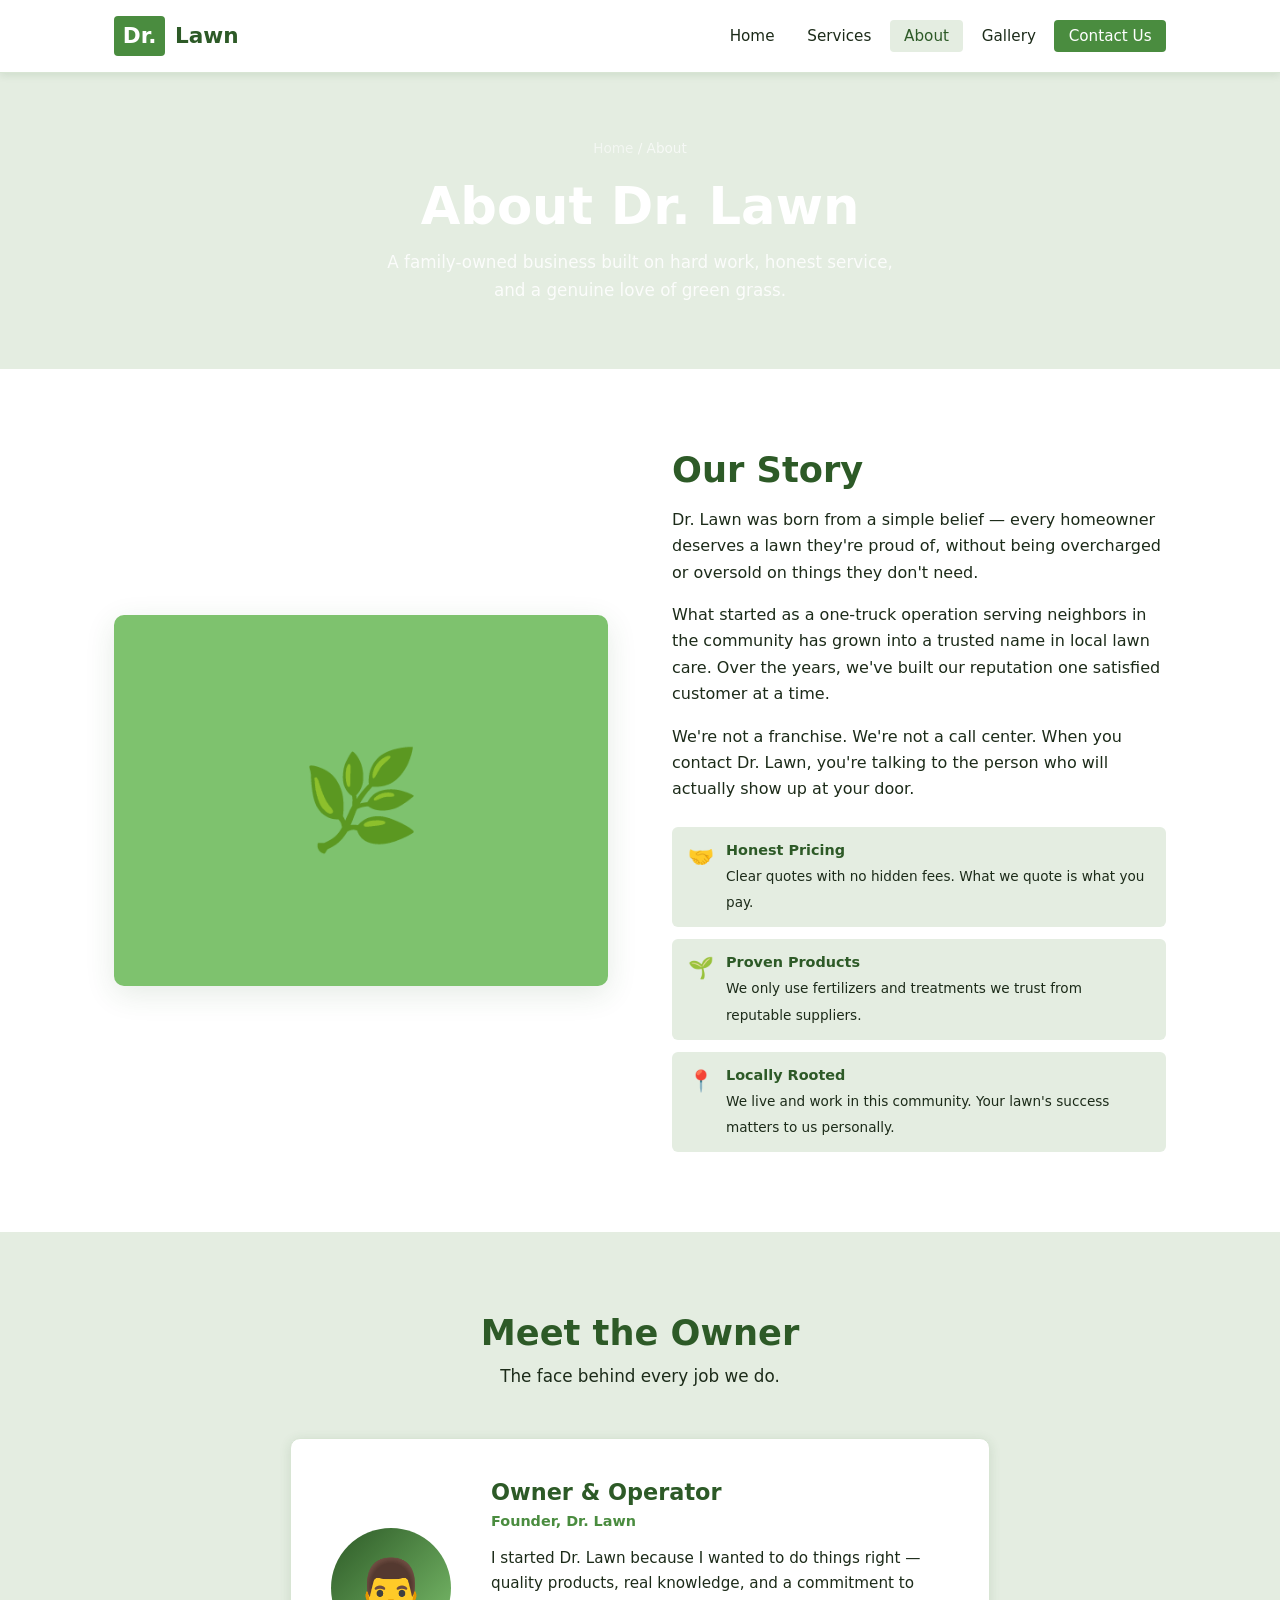
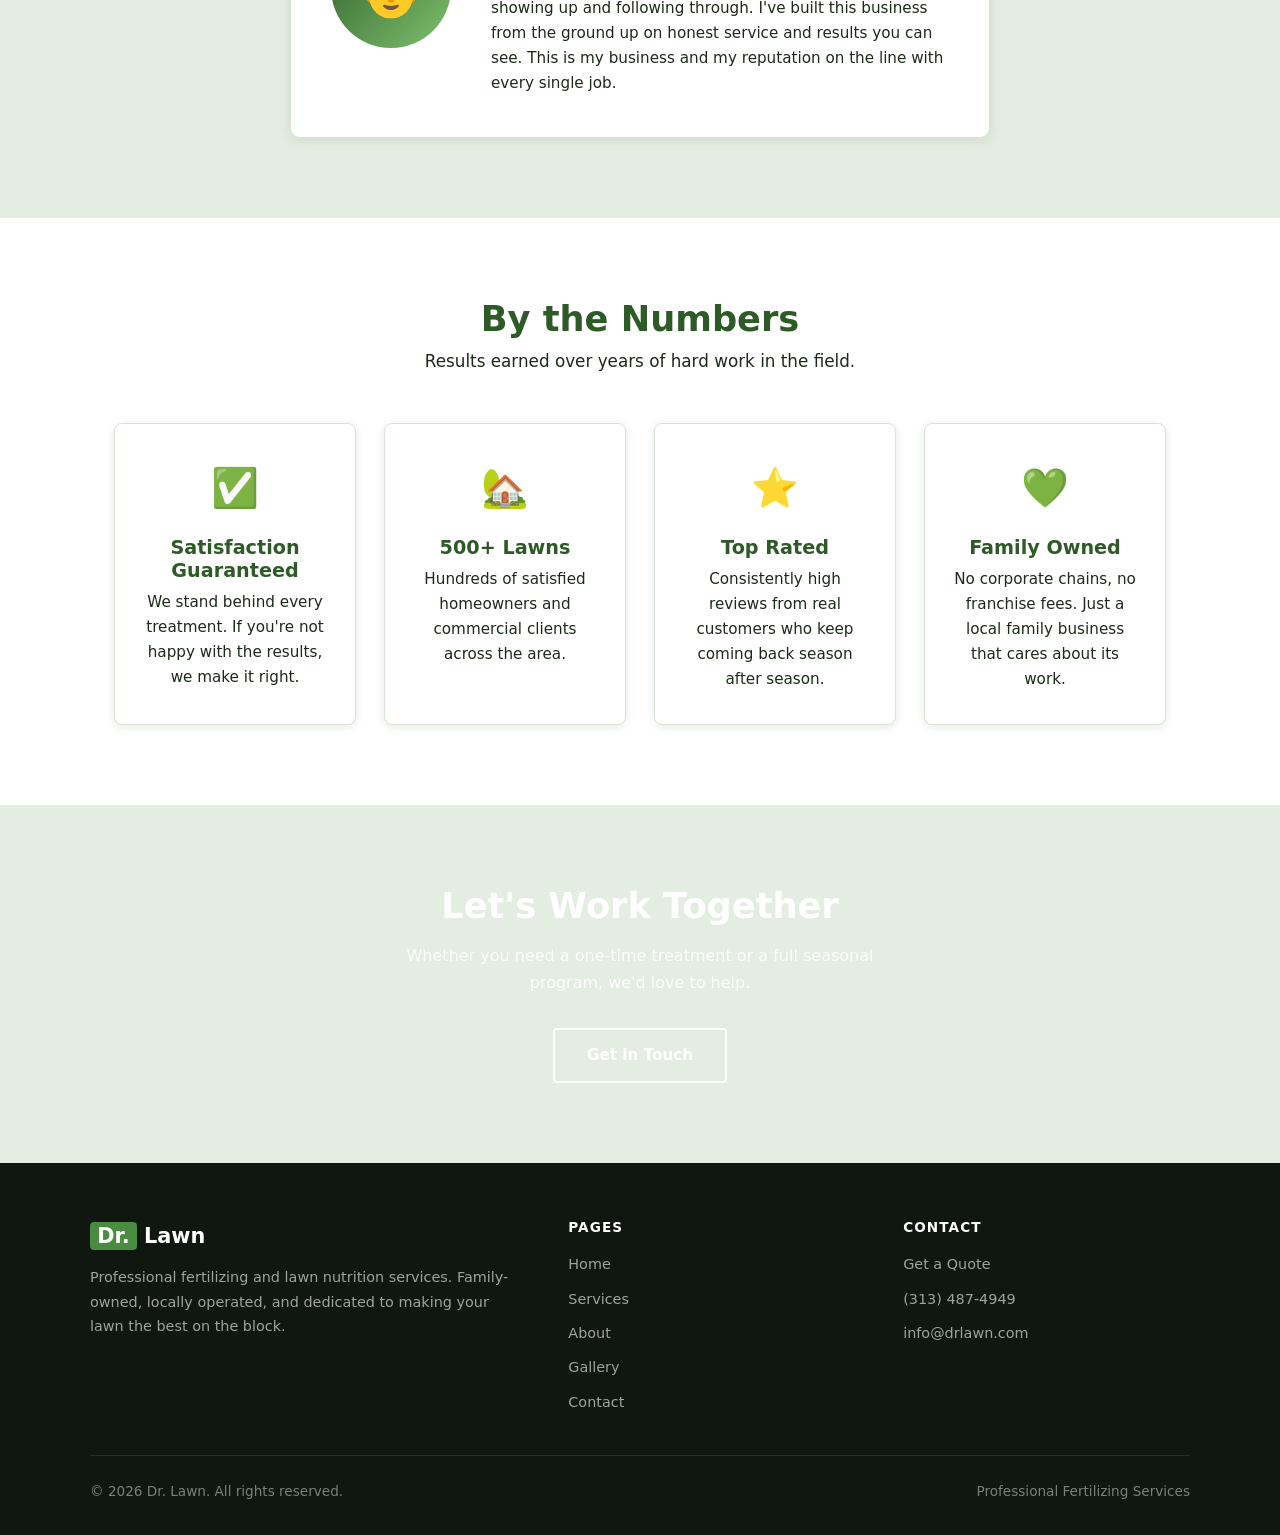
==== about.html @ ec04b672 "Just starting to work with claude and git." ====
<!DOCTYPE html>
<html lang="en">
<head>
  <meta charset="UTF-8" />
  <meta name="viewport" content="width=device-width, initial-scale=1.0" />
  <title>About – Dr. Lawn</title>
  <link rel="stylesheet" href="css/style.css" />
</head>
<body>

  <!-- NAV -->
  <nav class="navbar">
    <div class="nav-inner">
      <a href="index.html" class="nav-logo">
        <span>Dr.</span> Lawn
      </a>
      <ul class="nav-links">
        <li><a href="index.html">Home</a></li>
        <li><a href="services.html">Services</a></li>
        <li><a href="about.html" class="active">About</a></li>
        <li><a href="gallery.html">Gallery</a></li>
        <li><a href="contact.html" class="nav-cta">Contact Us</a></li>
      </ul>
      <button class="nav-toggle" aria-label="Menu">
        <span></span><span></span><span></span>
      </button>
    </div>
  </nav>

  <!-- PAGE HERO -->
  <section class="page-hero">
    <div class="container">
      <div class="breadcrumb"><a href="index.html">Home</a> / About</div>
      <h1>About Dr. Lawn</h1>
      <p>A family-owned business built on hard work, honest service, and a genuine love of green grass.</p>
    </div>
  </section>

  <!-- OUR STORY -->
  <section>
    <div class="container">
      <div class="about-grid">
        <div class="about-image-wrap">🌿</div>
        <div class="about-text">
          <h2>Our Story</h2>
          <p>Dr. Lawn was born from a simple belief — every homeowner deserves a lawn they're proud of, without being overcharged or oversold on things they don't need.</p>
          <p>What started as a one-truck operation serving neighbors in the community has grown into a trusted name in local lawn care. Over the years, we've built our reputation one satisfied customer at a time.</p>
          <p>We're not a franchise. We're not a call center. When you contact Dr. Lawn, you're talking to the person who will actually show up at your door.</p>
          <div class="about-values">
            <div class="about-value">
              <span class="v-icon">🤝</span>
              <div>
                <strong>Honest Pricing</strong>
                <span>Clear quotes with no hidden fees. What we quote is what you pay.</span>
              </div>
            </div>
            <div class="about-value">
              <span class="v-icon">🌱</span>
              <div>
                <strong>Proven Products</strong>
                <span>We only use fertilizers and treatments we trust from reputable suppliers.</span>
              </div>
            </div>
            <div class="about-value">
              <span class="v-icon">📍</span>
              <div>
                <strong>Locally Rooted</strong>
                <span>We live and work in this community. Your lawn's success matters to us personally.</span>
              </div>
            </div>
          </div>
        </div>
      </div>
    </div>
  </section>

  <!-- OWNER -->
  <section>
    <div class="container">
      <h2 class="section-title">Meet the Owner</h2>
      <p class="section-subtitle">The face behind every job we do.</p>
      <div class="owner-card">
        <div class="owner-avatar">👨</div>
        <div class="owner-info">
          <h3>Owner & Operator</h3>
          <div class="title">Founder, Dr. Lawn</div>
          <p>I started Dr. Lawn because I wanted to do things right — quality products, real knowledge, and a commitment to showing up and following through. I've built this business from the ground up on honest service and results you can see. This is my business and my reputation on the line with every single job.</p>
        </div>
      </div>
    </div>
  </section>

  <!-- VALUES / STATS -->
  <section>
    <div class="container">
      <h2 class="section-title">By the Numbers</h2>
      <p class="section-subtitle">Results earned over years of hard work in the field.</p>
      <div class="features-grid">
        <div class="feature-card">
          <div class="feature-icon">✅</div>
          <h3>Satisfaction Guaranteed</h3>
          <p>We stand behind every treatment. If you're not happy with the results, we make it right.</p>
        </div>
        <div class="feature-card">
          <div class="feature-icon">🏡</div>
          <h3>500+ Lawns</h3>
          <p>Hundreds of satisfied homeowners and commercial clients across the area.</p>
        </div>
        <div class="feature-card">
          <div class="feature-icon">⭐</div>
          <h3>Top Rated</h3>
          <p>Consistently high reviews from real customers who keep coming back season after season.</p>
        </div>
        <div class="feature-card">
          <div class="feature-icon">💚</div>
          <h3>Family Owned</h3>
          <p>No corporate chains, no franchise fees. Just a local family business that cares about its work.</p>
        </div>
      </div>
    </div>
  </section>

  <!-- CTA -->
  <section class="cta-banner">
    <div class="container">
      <h2>Let's Work Together</h2>
      <p>Whether you need a one-time treatment or a full seasonal program, we'd love to help.</p>
      <a href="contact.html" class="btn btn-outline">Get in Touch</a>
    </div>
  </section>

  <!-- FOOTER -->
  <footer class="footer">
    <div class="footer-inner">
      <div class="footer-brand">
        <div class="logo-text"><span>Dr.</span> Lawn</div>
        <p>Professional fertilizing and lawn nutrition services. Family-owned, locally operated, and dedicated to making your lawn the best on the block.</p>
      </div>
      <div class="footer-col">
        <h4>Pages</h4>
        <ul>
          <li><a href="index.html">Home</a></li>
          <li><a href="services.html">Services</a></li>
          <li><a href="about.html">About</a></li>
          <li><a href="gallery.html">Gallery</a></li>
          <li><a href="contact.html">Contact</a></li>
        </ul>
      </div>
      <div class="footer-col">
        <h4>Contact</h4>
        <ul>
          <li><a href="contact.html">Get a Quote</a></li>
          <li><a href="tel:+13134874949">(313) 487-4949</a></li>
          <li><a href="mailto:info@drlawn.com">info@drlawn.com</a></li>
        </ul>
      </div>
    </div>
    <div class="footer-bottom">
      <span>&copy; 2026 Dr. Lawn. All rights reserved.</span>
      <span>Professional Fertilizing Services</span>
    </div>
  </footer>

  <script src="js/main.js"></script>
</body>
</html>
---- css/style.css ----
/* ── Reset & Base ─────────────────────────────────────── */
*, *::before, *::after { box-sizing: border-box; margin: 0; padding: 0; }

:root {
  --green-dark:   #2d5a27;
  --green-mid:    #4a8c3f;
  --green-light:  #7ec26e;
  --cream:        #e4ede1;
  --white:        #ffffff;
  --text-dark:    #0f1710;
  --text-mid:     #1c2b19;
  --text-light:   #2e3d2a;
  --border:       #d8e5d4;
  --shadow:       rgba(45, 90, 39, 0.12);
}

html { scroll-behavior: smooth; }

body {
  font-family: 'Segoe UI', system-ui, sans-serif;
  background: var(--white);
  color: var(--text-dark);
  line-height: 1.65;
}

a { color: inherit; text-decoration: none; }
img { display: block; max-width: 100%; }
ul { list-style: none; }

/* ── Typography ───────────────────────────────────────── */
h1, h2, h3, h4 { line-height: 1.2; font-weight: 700; }
h1 { font-size: clamp(2rem, 5vw, 3.2rem); }
h2 { font-size: clamp(1.5rem, 3vw, 2.2rem); }
h3 { font-size: 1.2rem; }

.section-title {
  text-align: center;
  color: var(--green-dark);
  margin-bottom: 0.5rem;
}
.section-subtitle {
  text-align: center;
  color: var(--text-mid);
  margin-bottom: 3rem;
  font-size: 1.05rem;
}

/* ── Layout ───────────────────────────────────────────── */
.container { max-width: 1100px; margin: 0 auto; padding: 0 1.5rem; }
section { padding: 5rem 0; }
section:nth-child(even) { background: var(--cream); }

/* ── Buttons ──────────────────────────────────────────── */
.btn {
  display: inline-block;
  padding: 0.8rem 2rem;
  border-radius: 4px;
  font-weight: 600;
  font-size: 0.95rem;
  cursor: pointer;
  transition: background 0.2s, transform 0.1s;
}
.btn:active { transform: scale(0.98); }
.btn-primary {
  background: var(--green-mid);
  color: var(--white);
  border: 2px solid var(--green-mid);
}
.btn-primary:hover { background: var(--green-dark); border-color: var(--green-dark); }
.btn-outline {
  background: transparent;
  color: var(--white);
  border: 2px solid var(--white);
}
.btn-outline:hover { background: var(--white); color: var(--green-dark); }

/* ── Navigation ───────────────────────────────────────── */
.navbar {
  position: sticky;
  top: 0;
  z-index: 100;
  background: var(--white);
  border-bottom: 1px solid var(--border);
  box-shadow: 0 2px 8px var(--shadow);
}
.nav-inner {
  display: flex;
  align-items: center;
  justify-content: space-between;
  padding: 1rem 1.5rem;
  max-width: 1100px;
  margin: 0 auto;
}
.nav-logo {
  display: flex;
  align-items: center;
  gap: 0.6rem;
  font-weight: 700;
  font-size: 1.35rem;
  color: var(--green-dark);
}
.nav-logo span {
  background: var(--green-mid);
  color: var(--white);
  padding: 0.15rem 0.55rem;
  border-radius: 4px;
}
.nav-links {
  display: flex;
  gap: 0.25rem;
}
.nav-links a {
  padding: 0.45rem 0.9rem;
  border-radius: 4px;
  color: var(--text-mid);
  font-weight: 500;
  font-size: 0.95rem;
  transition: color 0.2s, background 0.2s;
}
.nav-links a:hover, .nav-links a.active {
  color: var(--green-dark);
  background: var(--cream);
}
.nav-cta {
  background: var(--green-mid) !important;
  color: var(--white) !important;
}
.nav-cta:hover { background: var(--green-dark) !important; }

/* Hamburger */
.nav-toggle {
  display: none;
  flex-direction: column;
  gap: 5px;
  background: none;
  border: none;
  cursor: pointer;
  padding: 4px;
}
.nav-toggle span {
  display: block;
  width: 24px;
  height: 2px;
  background: var(--green-dark);
  border-radius: 2px;
  transition: transform 0.2s, opacity 0.2s;
}

/* ── Hero ─────────────────────────────────────────────── */
section.hero {
  background: #0d1f0b;
  color: #ffffff;
  padding: 7rem 1.5rem;
  text-align: center;
}
.hero-badge {
  display: inline-block;
  background: rgba(255,255,255,0.15);
  border: 1px solid rgba(255,255,255,0.4);
  color: #ffffff;
  font-size: 0.8rem;
  font-weight: 600;
  letter-spacing: 0.08em;
  text-transform: uppercase;
  padding: 0.35rem 1rem;
  border-radius: 50px;
  margin-bottom: 1.5rem;
}
.hero h1 { margin-bottom: 1.25rem; color: #ffffff; font-weight: 800; }
.hero p {
  font-size: 1.15rem;
  max-width: 560px;
  margin: 0 auto 2.5rem;
  color: #d4e8d0;
}
.hero-actions { display: flex; gap: 1rem; justify-content: center; flex-wrap: wrap; }
.hero-stats {
  display: flex;
  justify-content: center;
  gap: 3rem;
  margin-top: 4rem;
  flex-wrap: wrap;
}
.hero-stat strong { display: block; font-size: 2rem; font-weight: 700; }
.hero-stat span { font-size: 0.85rem; opacity: 0.8; text-transform: uppercase; letter-spacing: 0.06em; }

/* ── Feature Cards ────────────────────────────────────── */
.features-grid {
  display: grid;
  grid-template-columns: repeat(auto-fit, minmax(230px, 1fr));
  gap: 1.75rem;
}
.feature-card {
  background: var(--white);
  border: 1px solid var(--border);
  border-radius: 8px;
  padding: 2rem 1.5rem;
  text-align: center;
  box-shadow: 0 2px 10px var(--shadow);
  transition: transform 0.2s, box-shadow 0.2s;
}
.feature-card:hover { transform: translateY(-4px); box-shadow: 0 6px 20px var(--shadow); }
.feature-icon {
  font-size: 2.4rem;
  margin-bottom: 1rem;
}
.feature-card h3 { color: var(--green-dark); margin-bottom: 0.5rem; }
.feature-card p { color: var(--text-mid); font-size: 0.95rem; }

/* ── Service Cards ────────────────────────────────────── */
.services-grid {
  display: grid;
  grid-template-columns: repeat(auto-fit, minmax(300px, 1fr));
  gap: 2rem;
}
.service-card {
  background: var(--white);
  border: 1px solid var(--border);
  border-radius: 8px;
  overflow: hidden;
  box-shadow: 0 2px 10px var(--shadow);
  transition: transform 0.2s, box-shadow 0.2s;
}
.service-card:hover { transform: translateY(-4px); box-shadow: 0 6px 20px var(--shadow); }
.service-card-header {
  background: linear-gradient(135deg, var(--green-dark), var(--green-mid));
  color: var(--white);
  padding: 1.75rem 1.5rem;
}
.service-card-header .icon { font-size: 2rem; margin-bottom: 0.5rem; }
.service-card-header h3 { font-size: 1.15rem; }
.service-card-body { padding: 1.5rem; }
.service-card-body p { color: var(--text-mid); font-size: 0.95rem; margin-bottom: 1rem; }
.service-list { display: flex; flex-direction: column; gap: 0.4rem; }
.service-list li {
  font-size: 0.9rem;
  color: var(--text-mid);
  padding-left: 1.2rem;
  position: relative;
}
.service-list li::before {
  content: '✓';
  position: absolute;
  left: 0;
  color: var(--green-mid);
  font-weight: 700;
}

/* ── CTA Banner ───────────────────────────────────────── */
.cta-banner {
  background: linear-gradient(135deg, var(--green-dark), var(--green-mid));
  color: var(--white);
  text-align: center;
  padding: 5rem 1.5rem;
}
.cta-banner h2 { margin-bottom: 1rem; }
.cta-banner p { margin-bottom: 2rem; opacity: 0.9; max-width: 500px; margin-left: auto; margin-right: auto; }

/* ── About ────────────────────────────────────────────── */
.about-grid {
  display: grid;
  grid-template-columns: 1fr 1fr;
  gap: 4rem;
  align-items: center;
}
.about-image-wrap {
  border-radius: 10px;
  overflow: hidden;
  box-shadow: 0 8px 30px var(--shadow);
  background: var(--green-light);
  aspect-ratio: 4/3;
  display: flex;
  align-items: center;
  justify-content: center;
  font-size: 6rem;
}
.about-text h2 { color: var(--green-dark); margin-bottom: 1rem; }
.about-text p { color: var(--text-mid); margin-bottom: 1rem; }
.about-values { display: flex; flex-direction: column; gap: 0.75rem; margin-top: 1.5rem; }
.about-value {
  display: flex;
  align-items: flex-start;
  gap: 0.75rem;
  background: var(--cream);
  border-radius: 6px;
  padding: 0.75rem 1rem;
}
.about-value .v-icon { font-size: 1.3rem; flex-shrink: 0; }
.about-value strong { display: block; color: var(--green-dark); font-size: 0.9rem; }
.about-value span { font-size: 0.85rem; color: var(--text-mid); }

/* ── Team / Owner ─────────────────────────────────────── */
.owner-card {
  display: flex;
  gap: 2.5rem;
  align-items: center;
  background: var(--white);
  border: 1px solid var(--border);
  border-radius: 10px;
  padding: 2.5rem;
  box-shadow: 0 2px 12px var(--shadow);
  max-width: 700px;
  margin: 0 auto;
}
.owner-avatar {
  width: 120px;
  height: 120px;
  border-radius: 50%;
  background: linear-gradient(135deg, var(--green-dark), var(--green-light));
  display: flex;
  align-items: center;
  justify-content: center;
  font-size: 3.5rem;
  flex-shrink: 0;
}
.owner-info h3 { color: var(--green-dark); font-size: 1.4rem; margin-bottom: 0.25rem; }
.owner-info .title { color: var(--green-mid); font-size: 0.9rem; font-weight: 600; margin-bottom: 0.75rem; }
.owner-info p { color: var(--text-mid); font-size: 0.95rem; }

/* ── Gallery ──────────────────────────────────────────── */
.gallery-grid {
  display: grid;
  grid-template-columns: repeat(auto-fill, minmax(280px, 1fr));
  gap: 1.25rem;
}
.gallery-item {
  border-radius: 8px;
  overflow: hidden;
  box-shadow: 0 2px 10px var(--shadow);
  aspect-ratio: 4/3;
  background: linear-gradient(135deg, var(--green-dark), var(--green-light));
  display: flex;
  flex-direction: column;
  align-items: center;
  justify-content: center;
  font-size: 3rem;
  color: var(--white);
  position: relative;
  cursor: pointer;
  transition: transform 0.2s, box-shadow 0.2s;
}
.gallery-item:hover { transform: scale(1.02); box-shadow: 0 8px 24px var(--shadow); }
.gallery-item img { width: 100%; height: 100%; object-fit: cover; position: absolute; inset: 0; }
.gallery-caption {
  position: absolute;
  bottom: 0; left: 0; right: 0;
  background: linear-gradient(transparent, rgba(0,0,0,0.55));
  color: var(--white);
  padding: 1.5rem 1rem 0.75rem;
  font-size: 0.9rem;
  font-weight: 500;
}

/* ── Contact ──────────────────────────────────────────── */
.contact-grid {
  display: grid;
  grid-template-columns: 1fr 1.4fr;
  gap: 4rem;
  align-items: start;
}
.contact-info h3 { color: var(--green-dark); margin-bottom: 1.5rem; }
.contact-items { display: flex; flex-direction: column; gap: 1.25rem; }
.contact-item {
  display: flex;
  align-items: flex-start;
  gap: 1rem;
}
.contact-item .ci-icon {
  width: 44px;
  height: 44px;
  border-radius: 8px;
  background: var(--green-mid);
  display: flex;
  align-items: center;
  justify-content: center;
  font-size: 1.1rem;
  flex-shrink: 0;
  color: var(--white);
}
.contact-item strong { display: block; color: var(--text-dark); font-size: 0.9rem; margin-bottom: 0.1rem; }
.contact-item span { color: var(--text-mid); font-size: 0.95rem; }

/* Contact Form */
.contact-form { display: flex; flex-direction: column; gap: 1.25rem; }
.form-row { display: grid; grid-template-columns: 1fr 1fr; gap: 1rem; }
.form-group { display: flex; flex-direction: column; gap: 0.4rem; }
.form-group label { font-size: 0.9rem; font-weight: 600; color: var(--text-dark); }
.form-group input,
.form-group select,
.form-group textarea {
  padding: 0.75rem 1rem;
  border: 1.5px solid var(--border);
  border-radius: 6px;
  font-size: 0.95rem;
  font-family: inherit;
  color: var(--text-dark);
  background: var(--white);
  transition: border-color 0.2s;
  outline: none;
}
.form-group input:focus,
.form-group select:focus,
.form-group textarea:focus { border-color: var(--green-mid); }
.form-group textarea { resize: vertical; min-height: 130px; }

/* ── Footer ───────────────────────────────────────────── */
.footer {
  background: var(--text-dark);
  color: rgba(255,255,255,0.85);
  padding: 3.5rem 1.5rem 2rem;
}
.footer-inner {
  max-width: 1100px;
  margin: 0 auto;
  display: grid;
  grid-template-columns: 1.5fr 1fr 1fr;
  gap: 3rem;
  margin-bottom: 2.5rem;
}
.footer-brand .logo-text {
  font-size: 1.3rem;
  font-weight: 700;
  color: var(--white);
  margin-bottom: 0.75rem;
}
.footer-brand .logo-text span {
  background: var(--green-mid);
  padding: 0.1rem 0.45rem;
  border-radius: 4px;
}
.footer-brand p { font-size: 0.9rem; color: rgba(255,255,255,0.6); line-height: 1.7; }
.footer-col h4 { color: var(--white); font-size: 0.85rem; letter-spacing: 0.08em; text-transform: uppercase; margin-bottom: 1rem; }
.footer-col ul { display: flex; flex-direction: column; gap: 0.5rem; }
.footer-col ul li a {
  color: rgba(255,255,255,0.6);
  font-size: 0.9rem;
  transition: color 0.2s;
}
.footer-col ul li a:hover { color: var(--green-light); }
.footer-bottom {
  max-width: 1100px;
  margin: 0 auto;
  border-top: 1px solid rgba(255,255,255,0.1);
  padding-top: 1.5rem;
  display: flex;
  justify-content: space-between;
  align-items: center;
  font-size: 0.85rem;
  color: rgba(255,255,255,0.45);
  flex-wrap: wrap;
  gap: 0.5rem;
}

/* ── Page Hero (inner pages) ──────────────────────────── */
.page-hero {
  background: #0d1f0b;
  color: var(--white);
  padding: 4rem 1.5rem;
  text-align: center;
}
.page-hero h1 { margin-bottom: 0.75rem; }
.page-hero p { opacity: 0.88; max-width: 520px; margin: 0 auto; font-size: 1.05rem; }
.breadcrumb {
  font-size: 0.85rem;
  opacity: 0.7;
  margin-bottom: 1rem;
}
.breadcrumb a { opacity: 0.85; }
.breadcrumb a:hover { opacity: 1; }

/* ── Responsive ───────────────────────────────────────── */
@media (max-width: 768px) {
  .nav-links { display: none; flex-direction: column; position: absolute; top: 100%; left: 0; right: 0; background: var(--white); border-bottom: 1px solid var(--border); padding: 1rem 1.5rem; box-shadow: 0 4px 12px var(--shadow); }
  .nav-links.open { display: flex; }
  .nav-toggle { display: flex; }
  .navbar { position: relative; }
  .about-grid, .contact-grid { grid-template-columns: 1fr; }
  .about-image-wrap { max-width: 400px; }
  .footer-inner { grid-template-columns: 1fr; gap: 2rem; }
  .form-row { grid-template-columns: 1fr; }
  .owner-card { flex-direction: column; text-align: center; }
  .hero-stats { gap: 2rem; }
}
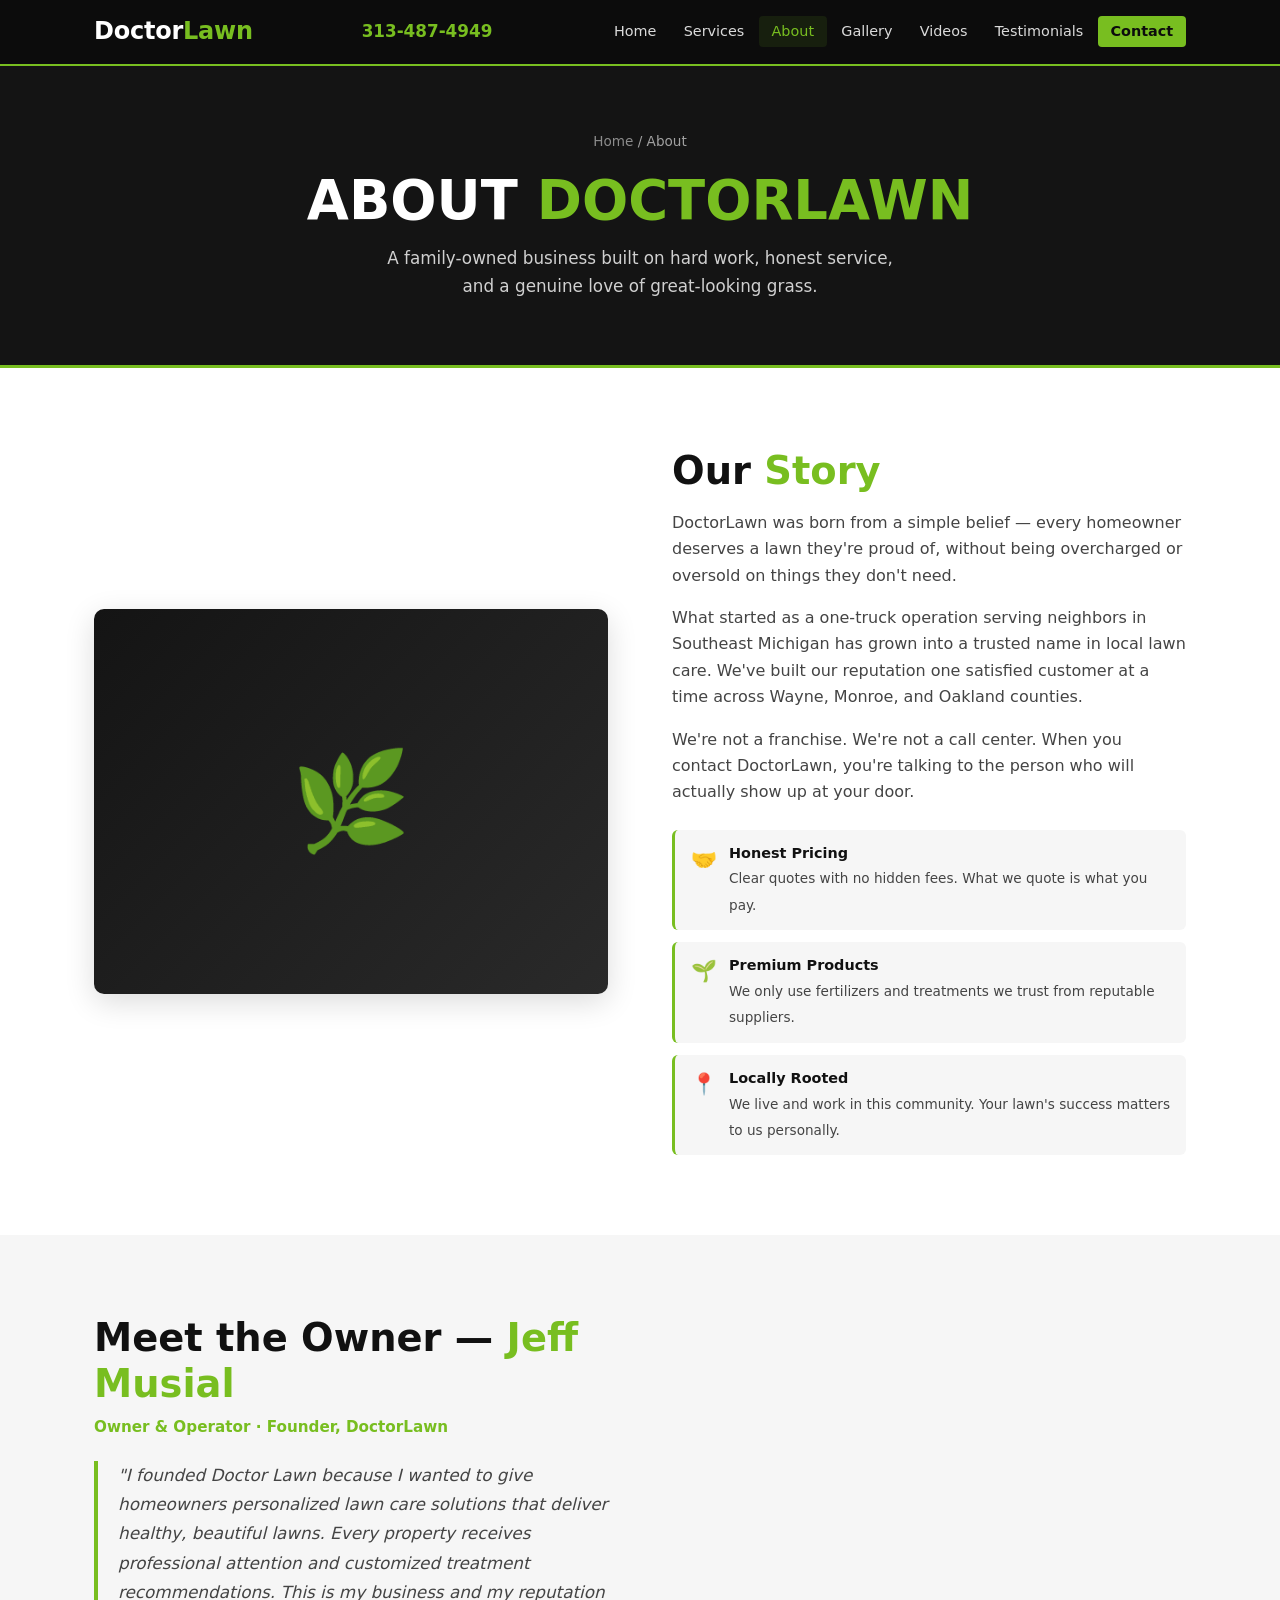
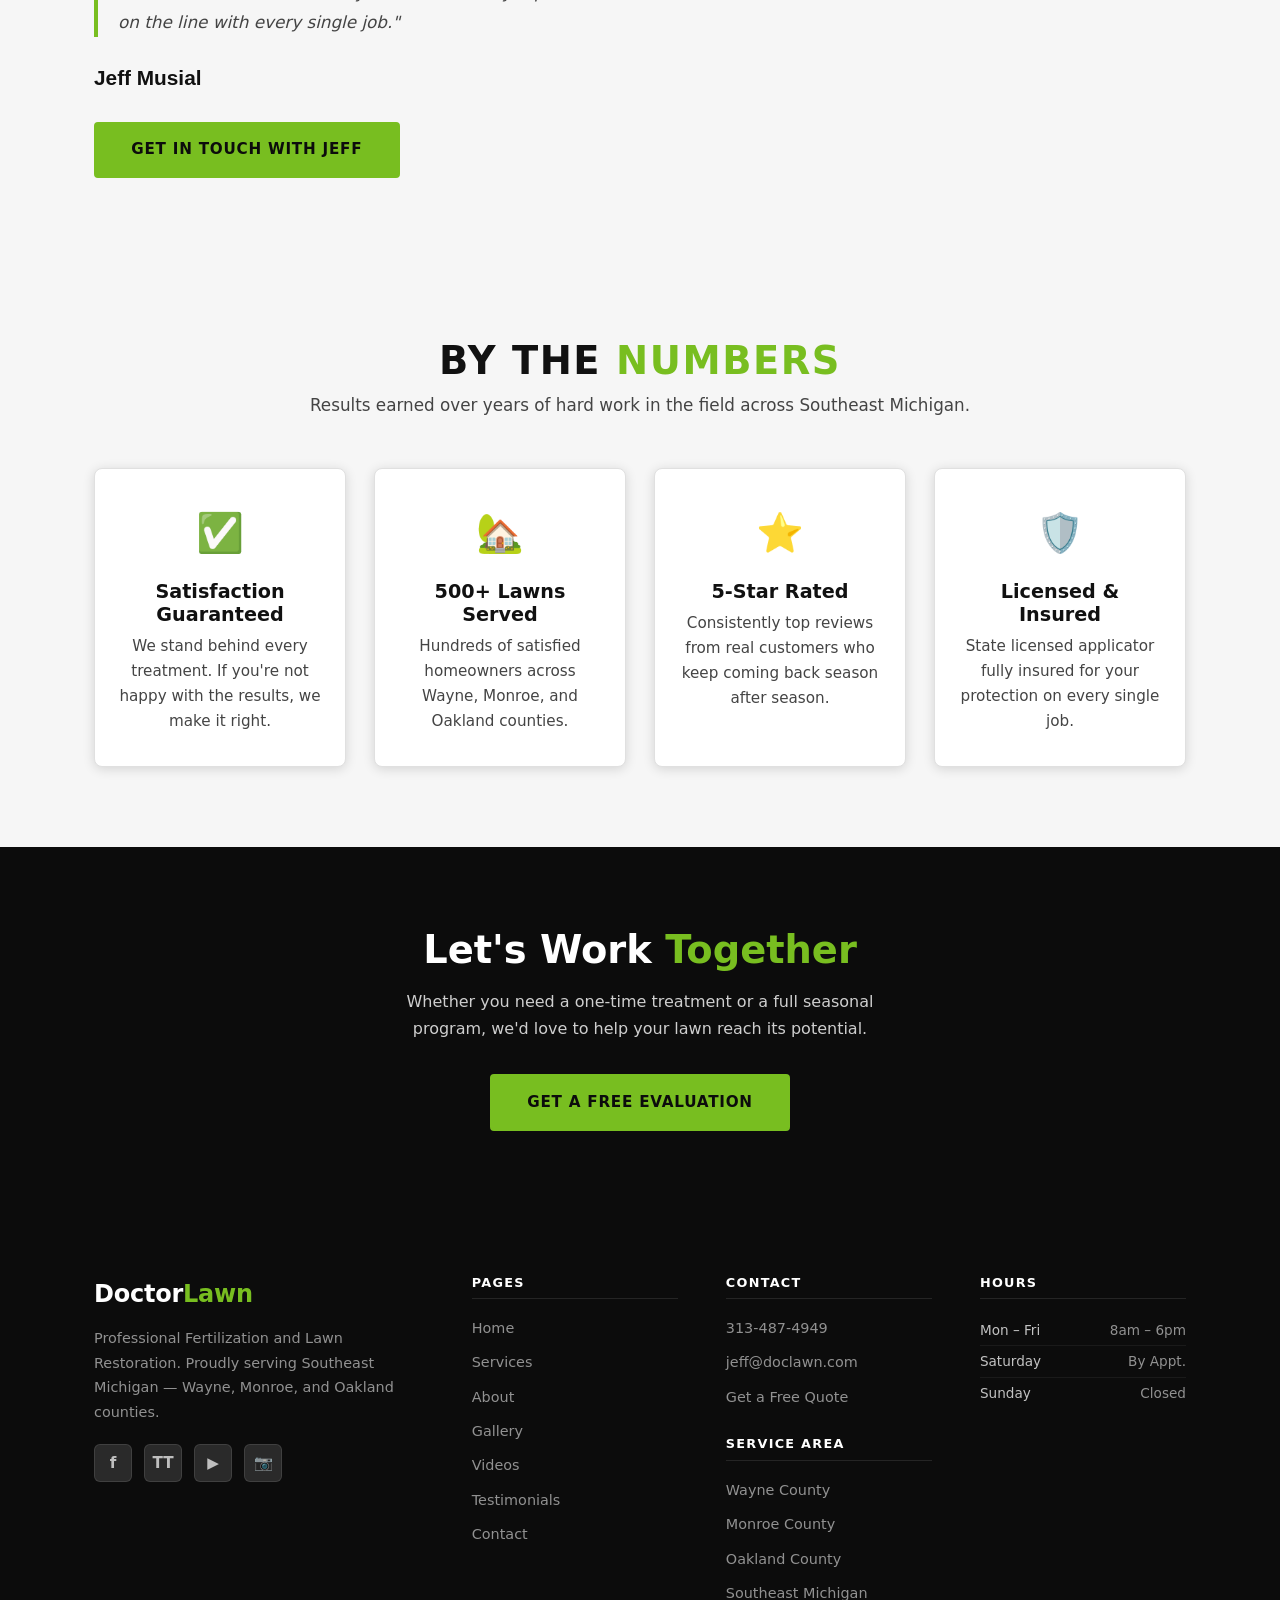
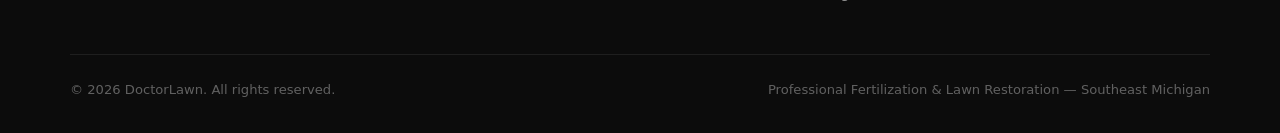
==== commit b95aaf01: "Full redesign matching DoctorLawn reference — black/green color scheme - New color palette: black ba" ====
--- a/about.html
+++ b/about.html
@@ -3,7 +3,7 @@
 <head>
   <meta charset="UTF-8" />
   <meta name="viewport" content="width=device-width, initial-scale=1.0" />
-  <title>About – Dr. Lawn</title>
+  <title>About – DoctorLawn</title>
   <link rel="stylesheet" href="css/style.css" />
 </head>
 <body>
@@ -12,14 +12,18 @@
   <nav class="navbar">
     <div class="nav-inner">
       <a href="index.html" class="nav-logo">
-        <span>Dr.</span> Lawn
+        <img src="images/doctor-mascot.png" alt="Doctor Lawn" class="logo-mascot" onerror="this.style.display='none'">
+        <div class="logo-text">Doctor<span class="logo-accent">Lawn</span></div>
       </a>
+      <div class="nav-phone"><a href="tel:+13134874949">313-487-4949</a></div>
       <ul class="nav-links">
         <li><a href="index.html">Home</a></li>
         <li><a href="services.html">Services</a></li>
         <li><a href="about.html" class="active">About</a></li>
         <li><a href="gallery.html">Gallery</a></li>
-        <li><a href="contact.html" class="nav-cta">Contact Us</a></li>
+        <li><a href="videos.html">Videos</a></li>
+        <li><a href="testimonials.html">Testimonials</a></li>
+        <li><a href="contact.html" class="nav-cta">Contact</a></li>
       </ul>
       <button class="nav-toggle" aria-label="Menu">
         <span></span><span></span><span></span>
@@ -31,8 +35,8 @@
   <section class="page-hero">
     <div class="container">
       <div class="breadcrumb"><a href="index.html">Home</a> / About</div>
-      <h1>About Dr. Lawn</h1>
-      <p>A family-owned business built on hard work, honest service, and a genuine love of green grass.</p>
+      <h1>About <span>DoctorLawn</span></h1>
+      <p>A family-owned business built on hard work, honest service, and a genuine love of great-looking grass.</p>
     </div>
   </section>
 
@@ -42,10 +46,10 @@
       <div class="about-grid">
         <div class="about-image-wrap">🌿</div>
         <div class="about-text">
-          <h2>Our Story</h2>
-          <p>Dr. Lawn was born from a simple belief — every homeowner deserves a lawn they're proud of, without being overcharged or oversold on things they don't need.</p>
-          <p>What started as a one-truck operation serving neighbors in the community has grown into a trusted name in local lawn care. Over the years, we've built our reputation one satisfied customer at a time.</p>
-          <p>We're not a franchise. We're not a call center. When you contact Dr. Lawn, you're talking to the person who will actually show up at your door.</p>
+          <h2>Our <span>Story</span></h2>
+          <p>DoctorLawn was born from a simple belief — every homeowner deserves a lawn they're proud of, without being overcharged or oversold on things they don't need.</p>
+          <p>What started as a one-truck operation serving neighbors in Southeast Michigan has grown into a trusted name in local lawn care. We've built our reputation one satisfied customer at a time across Wayne, Monroe, and Oakland counties.</p>
+          <p>We're not a franchise. We're not a call center. When you contact DoctorLawn, you're talking to the person who will actually show up at your door.</p>
           <div class="about-values">
             <div class="about-value">
               <span class="v-icon">🤝</span>
@@ -57,7 +61,7 @@
             <div class="about-value">
               <span class="v-icon">🌱</span>
               <div>
-                <strong>Proven Products</strong>
+                <strong>Premium Products</strong>
                 <span>We only use fertilizers and treatments we trust from reputable suppliers.</span>
               </div>
             </div>
@@ -74,27 +78,32 @@
     </div>
   </section>
 
-  <!-- OWNER -->
-  <section>
+  <!-- MEET THE OWNER -->
+  <section class="owner-section">
     <div class="container">
-      <h2 class="section-title">Meet the Owner</h2>
-      <p class="section-subtitle">The face behind every job we do.</p>
-      <div class="owner-card">
-        <div class="owner-avatar">👨</div>
-        <div class="owner-info">
-          <h3>Owner & Operator</h3>
-          <div class="title">Founder, Dr. Lawn</div>
-          <p>I started Dr. Lawn because I wanted to do things right — quality products, real knowledge, and a commitment to showing up and following through. I've built this business from the ground up on honest service and results you can see. This is my business and my reputation on the line with every single job.</p>
+      <div class="owner-grid">
+        <div class="owner-text-side">
+          <h2>Meet the Owner — <span>Jeff Musial</span></h2>
+          <div class="owner-title">Owner &amp; Operator · Founder, DoctorLawn</div>
+          <p class="owner-quote">
+            "I founded Doctor Lawn because I wanted to give homeowners personalized lawn care solutions that deliver healthy, beautiful lawns. Every property receives professional attention and customized treatment recommendations. This is my business and my reputation on the line with every single job."
+          </p>
+          <div class="owner-sig">Jeff Musial</div>
+          <br>
+          <a href="contact.html" class="btn btn-green">Get in Touch with Jeff</a>
+        </div>
+        <div class="owner-image-side">
+          <img src="images/doctor-mascot.png" alt="DoctorLawn Mascot" onerror="this.style.display='none'">
         </div>
       </div>
     </div>
   </section>
 
-  <!-- VALUES / STATS -->
-  <section>
+  <!-- BY THE NUMBERS -->
+  <section class="bg-gray">
     <div class="container">
-      <h2 class="section-title">By the Numbers</h2>
-      <p class="section-subtitle">Results earned over years of hard work in the field.</p>
+      <h2 class="section-title">By the <span class="accent">Numbers</span></h2>
+      <p class="section-subtitle">Results earned over years of hard work in the field across Southeast Michigan.</p>
       <div class="features-grid">
         <div class="feature-card">
           <div class="feature-icon">✅</div>
@@ -103,18 +112,18 @@
         </div>
         <div class="feature-card">
           <div class="feature-icon">🏡</div>
-          <h3>500+ Lawns</h3>
-          <p>Hundreds of satisfied homeowners and commercial clients across the area.</p>
+          <h3>500+ Lawns Served</h3>
+          <p>Hundreds of satisfied homeowners across Wayne, Monroe, and Oakland counties.</p>
         </div>
         <div class="feature-card">
           <div class="feature-icon">⭐</div>
-          <h3>Top Rated</h3>
-          <p>Consistently high reviews from real customers who keep coming back season after season.</p>
+          <h3>5-Star Rated</h3>
+          <p>Consistently top reviews from real customers who keep coming back season after season.</p>
         </div>
         <div class="feature-card">
-          <div class="feature-icon">💚</div>
-          <h3>Family Owned</h3>
-          <p>No corporate chains, no franchise fees. Just a local family business that cares about its work.</p>
+          <div class="feature-icon">🛡️</div>
+          <h3>Licensed &amp; Insured</h3>
+          <p>State licensed applicator fully insured for your protection on every single job.</p>
         </div>
       </div>
     </div>
@@ -123,18 +132,24 @@
   <!-- CTA -->
   <section class="cta-banner">
     <div class="container">
-      <h2>Let's Work Together</h2>
-      <p>Whether you need a one-time treatment or a full seasonal program, we'd love to help.</p>
-      <a href="contact.html" class="btn btn-outline">Get in Touch</a>
+      <h2>Let's Work <span>Together</span></h2>
+      <p>Whether you need a one-time treatment or a full seasonal program, we'd love to help your lawn reach its potential.</p>
+      <a href="contact.html" class="btn btn-green">Get a Free Evaluation</a>
     </div>
   </section>
 
   <!-- FOOTER -->
   <footer class="footer">
-    <div class="footer-inner">
+    <div class="footer-inner container">
       <div class="footer-brand">
-        <div class="logo-text"><span>Dr.</span> Lawn</div>
-        <p>Professional fertilizing and lawn nutrition services. Family-owned, locally operated, and dedicated to making your lawn the best on the block.</p>
+        <div class="logo-text">Doctor<span class="logo-accent">Lawn</span></div>
+        <p>Professional Fertilization and Lawn Restoration. Proudly serving Southeast Michigan — Wayne, Monroe, and Oakland counties.</p>
+        <div class="social-links">
+          <a href="#" class="social-link" aria-label="Facebook">f</a>
+          <a href="#" class="social-link" aria-label="TikTok">TT</a>
+          <a href="#" class="social-link" aria-label="YouTube">▶</a>
+          <a href="#" class="social-link" aria-label="Instagram">📷</a>
+        </div>
       </div>
       <div class="footer-col">
         <h4>Pages</h4>
@@ -143,21 +158,37 @@
           <li><a href="services.html">Services</a></li>
           <li><a href="about.html">About</a></li>
           <li><a href="gallery.html">Gallery</a></li>
+          <li><a href="videos.html">Videos</a></li>
+          <li><a href="testimonials.html">Testimonials</a></li>
           <li><a href="contact.html">Contact</a></li>
         </ul>
       </div>
       <div class="footer-col">
         <h4>Contact</h4>
         <ul>
-          <li><a href="contact.html">Get a Quote</a></li>
-          <li><a href="tel:+13134874949">(313) 487-4949</a></li>
-          <li><a href="mailto:info@drlawn.com">info@drlawn.com</a></li>
+          <li><a href="tel:+13134874949">313-487-4949</a></li>
+          <li><a href="mailto:jeff@doclawn.com">jeff@doclawn.com</a></li>
+          <li><a href="contact.html">Get a Free Quote</a></li>
         </ul>
+        <br>
+        <h4>Service Area</h4>
+        <ul>
+          <li><a href="#">Wayne County</a></li>
+          <li><a href="#">Monroe County</a></li>
+          <li><a href="#">Oakland County</a></li>
+          <li><a href="#">Southeast Michigan</a></li>
+        </ul>
+      </div>
+      <div class="footer-col">
+        <h4>Hours</h4>
+        <div class="hours-row"><span>Mon – Fri</span><span>8am – 6pm</span></div>
+        <div class="hours-row"><span>Saturday</span><span>By Appt.</span></div>
+        <div class="hours-row"><span>Sunday</span><span>Closed</span></div>
       </div>
     </div>
     <div class="footer-bottom">
-      <span>&copy; 2026 Dr. Lawn. All rights reserved.</span>
-      <span>Professional Fertilizing Services</span>
+      <span>&copy; 2026 DoctorLawn. All rights reserved.</span>
+      <span>Professional Fertilization &amp; Lawn Restoration — Southeast Michigan</span>
     </div>
   </footer>
 
--- a/css/style.css
+++ b/css/style.css
@@ -2,16 +2,21 @@
 *, *::before, *::after { box-sizing: border-box; margin: 0; padding: 0; }
 
 :root {
-  --green-dark:   #2d5a27;
-  --green-mid:    #4a8c3f;
-  --green-light:  #7ec26e;
-  --cream:        #e4ede1;
+  --green:        #78BE20;
+  --green-hover:  #69aa1c;
+  --green-dark:   #4d8a14;
+  --black:        #0c0c0c;
+  --dark:         #141414;
+  --dark-2:       #1d1d1d;
+  --dark-3:       #2a2a2a;
   --white:        #ffffff;
-  --text-dark:    #0f1710;
-  --text-mid:     #1c2b19;
-  --text-light:   #2e3d2a;
-  --border:       #d8e5d4;
-  --shadow:       rgba(45, 90, 39, 0.12);
+  --off-white:    #f6f6f6;
+  --gray:         #f0f0f0;
+  --text:         #111111;
+  --text-mid:     #444444;
+  --text-light:   #888888;
+  --border:       #e0e0e0;
+  --shadow:       rgba(0,0,0,0.14);
 }
 
 html { scroll-behavior: smooth; }
@@ -19,7 +24,7 @@
 body {
   font-family: 'Segoe UI', system-ui, sans-serif;
   background: var(--white);
-  color: var(--text-dark);
+  color: var(--text);
   line-height: 1.65;
 }
 
@@ -28,15 +33,17 @@
 ul { list-style: none; }
 
 /* ── Typography ───────────────────────────────────────── */
-h1, h2, h3, h4 { line-height: 1.2; font-weight: 700; }
-h1 { font-size: clamp(2rem, 5vw, 3.2rem); }
-h2 { font-size: clamp(1.5rem, 3vw, 2.2rem); }
+h1, h2, h3, h4 { line-height: 1.2; font-weight: 800; }
+h1 { font-size: clamp(2rem, 5vw, 3.4rem); }
+h2 { font-size: clamp(1.6rem, 3vw, 2.4rem); }
 h3 { font-size: 1.2rem; }
 
 .section-title {
   text-align: center;
-  color: var(--green-dark);
+  color: var(--text);
   margin-bottom: 0.5rem;
+  text-transform: uppercase;
+  letter-spacing: 0.04em;
 }
 .section-subtitle {
   text-align: center;
@@ -44,88 +51,112 @@
   margin-bottom: 3rem;
   font-size: 1.05rem;
 }
+.section-title .accent { color: var(--green); }
 
 /* ── Layout ───────────────────────────────────────────── */
-.container { max-width: 1100px; margin: 0 auto; padding: 0 1.5rem; }
+.container { max-width: 1140px; margin: 0 auto; padding: 0 1.5rem; }
 section { padding: 5rem 0; }
-section:nth-child(even) { background: var(--cream); }
+section.bg-gray { background: var(--off-white); }
+section.bg-dark { background: var(--dark); color: var(--white); }
 
 /* ── Buttons ──────────────────────────────────────────── */
 .btn {
   display: inline-block;
-  padding: 0.8rem 2rem;
+  padding: 0.85rem 2.2rem;
   border-radius: 4px;
-  font-weight: 600;
+  font-weight: 700;
   font-size: 0.95rem;
   cursor: pointer;
   transition: background 0.2s, transform 0.1s;
+  text-transform: uppercase;
+  letter-spacing: 0.05em;
 }
 .btn:active { transform: scale(0.98); }
-.btn-primary {
-  background: var(--green-mid);
-  color: var(--white);
-  border: 2px solid var(--green-mid);
-}
-.btn-primary:hover { background: var(--green-dark); border-color: var(--green-dark); }
-.btn-outline {
+.btn-green {
+  background: var(--green);
+  color: var(--black);
+  border: 2px solid var(--green);
+}
+.btn-green:hover { background: var(--green-hover); border-color: var(--green-hover); }
+.btn-outline-white {
   background: transparent;
   color: var(--white);
   border: 2px solid var(--white);
 }
-.btn-outline:hover { background: var(--white); color: var(--green-dark); }
+.btn-outline-white:hover { background: var(--white); color: var(--black); }
+.btn-outline-green {
+  background: transparent;
+  color: var(--green);
+  border: 2px solid var(--green);
+}
+.btn-outline-green:hover { background: var(--green); color: var(--black); }
 
 /* ── Navigation ───────────────────────────────────────── */
 .navbar {
   position: sticky;
   top: 0;
-  z-index: 100;
-  background: var(--white);
-  border-bottom: 1px solid var(--border);
-  box-shadow: 0 2px 8px var(--shadow);
+  z-index: 200;
+  background: var(--black);
+  border-bottom: 2px solid var(--green);
 }
 .nav-inner {
   display: flex;
   align-items: center;
   justify-content: space-between;
-  padding: 1rem 1.5rem;
-  max-width: 1100px;
+  padding: 0.75rem 1.5rem;
+  max-width: 1140px;
   margin: 0 auto;
+  gap: 1rem;
 }
 .nav-logo {
   display: flex;
   align-items: center;
-  gap: 0.6rem;
+  gap: 0.5rem;
+  flex-shrink: 0;
+}
+.nav-logo .logo-mascot {
+  height: 42px;
+  width: auto;
+}
+.logo-text {
+  font-size: 1.5rem;
+  font-weight: 800;
+  color: var(--white);
+  letter-spacing: -0.01em;
+}
+.logo-text .logo-accent { color: var(--green); }
+.nav-phone {
   font-weight: 700;
-  font-size: 1.35rem;
-  color: var(--green-dark);
-}
-.nav-logo span {
-  background: var(--green-mid);
-  color: var(--white);
-  padding: 0.15rem 0.55rem;
+  font-size: 1.05rem;
+  color: var(--green);
+  flex-shrink: 0;
+}
+.nav-phone a { color: var(--green); }
+.nav-links {
+  display: flex;
+  gap: 0.1rem;
+  align-items: center;
+}
+.nav-links a {
+  padding: 0.45rem 0.8rem;
   border-radius: 4px;
-}
-.nav-links {
-  display: flex;
-  gap: 0.25rem;
-}
-.nav-links a {
-  padding: 0.45rem 0.9rem;
+  color: rgba(255,255,255,0.85);
+  font-weight: 500;
+  font-size: 0.9rem;
+  transition: color 0.2s, background 0.2s;
+  white-space: nowrap;
+}
+.nav-links a:hover, .nav-links a.active {
+  color: var(--green);
+  background: rgba(120,190,32,0.1);
+}
+.nav-cta {
+  background: var(--green) !important;
+  color: var(--black) !important;
+  font-weight: 700 !important;
   border-radius: 4px;
-  color: var(--text-mid);
-  font-weight: 500;
-  font-size: 0.95rem;
-  transition: color 0.2s, background 0.2s;
-}
-.nav-links a:hover, .nav-links a.active {
-  color: var(--green-dark);
-  background: var(--cream);
-}
-.nav-cta {
-  background: var(--green-mid) !important;
-  color: var(--white) !important;
-}
-.nav-cta:hover { background: var(--green-dark) !important; }
+}
+.nav-cta:hover { background: var(--green-hover) !important; }
 
 /* Hamburger */
 .nav-toggle {
@@ -136,58 +167,210 @@
   border: none;
   cursor: pointer;
   padding: 4px;
+  flex-shrink: 0;
 }
 .nav-toggle span {
   display: block;
-  width: 24px;
+  width: 26px;
   height: 2px;
-  background: var(--green-dark);
+  background: var(--white);
   border-radius: 2px;
   transition: transform 0.2s, opacity 0.2s;
 }
 
 /* ── Hero ─────────────────────────────────────────────── */
-section.hero {
-  background: #0d1f0b;
-  color: #ffffff;
-  padding: 7rem 1.5rem;
-  text-align: center;
+.hero {
+  background: linear-gradient(to right, rgba(10,10,10,0.92) 55%, rgba(10,10,10,0.5) 100%),
+              url('../images/van.jpg') center/cover no-repeat;
+  background-color: var(--dark);
+  color: var(--white);
+  padding: 5rem 0;
+  min-height: 560px;
+  display: flex;
+  align-items: center;
+}
+.hero-inner {
+  display: grid;
+  grid-template-columns: 1fr 1fr;
+  gap: 3rem;
+  align-items: center;
 }
 .hero-badge {
   display: inline-block;
-  background: rgba(255,255,255,0.15);
-  border: 1px solid rgba(255,255,255,0.4);
-  color: #ffffff;
+  background: var(--green);
+  color: var(--black);
+  font-size: 0.78rem;
+  font-weight: 700;
+  letter-spacing: 0.1em;
+  text-transform: uppercase;
+  padding: 0.3rem 1rem;
+  border-radius: 3px;
+  margin-bottom: 1.25rem;
+}
+.hero h1 {
+  color: var(--white);
+  margin-bottom: 1rem;
+  text-transform: uppercase;
+  line-height: 1.1;
+}
+.hero h1 span { color: var(--green); }
+.hero-sub {
+  font-size: 1.1rem;
+  color: rgba(255,255,255,0.8);
+  margin-bottom: 2rem;
+  max-width: 500px;
+}
+.hero-actions { display: flex; gap: 1rem; flex-wrap: wrap; }
+.hero-phone {
+  margin-top: 2rem;
+  font-size: 1.5rem;
+  font-weight: 800;
+  color: var(--green);
+}
+.hero-phone a { color: var(--green); }
+.hero-image-side {
+  display: flex;
+  justify-content: center;
+  align-items: center;
+}
+.hero-image-side img {
+  max-height: 380px;
+  filter: drop-shadow(0 10px 30px rgba(0,0,0,0.6));
+}
+
+/* ── Trust Strip ──────────────────────────────────────── */
+.trust-strip {
+  background: var(--dark-2);
+  padding: 2.5rem 0;
+}
+.trust-badges {
+  display: flex;
+  justify-content: center;
+  gap: 1.5rem;
+  flex-wrap: wrap;
+}
+.trust-badge {
+  display: flex;
+  flex-direction: column;
+  align-items: center;
+  gap: 0.5rem;
+  text-align: center;
+  color: var(--white);
+  min-width: 120px;
+}
+.trust-badge .badge-icon {
+  width: 54px;
+  height: 54px;
+  border-radius: 50%;
+  background: var(--green);
+  display: flex;
+  align-items: center;
+  justify-content: center;
+  font-size: 1.4rem;
+  color: var(--black);
+  flex-shrink: 0;
+}
+.trust-badge span {
   font-size: 0.8rem;
   font-weight: 600;
-  letter-spacing: 0.08em;
   text-transform: uppercase;
-  padding: 0.35rem 1rem;
-  border-radius: 50px;
+  letter-spacing: 0.05em;
+  color: rgba(255,255,255,0.85);
+  line-height: 1.3;
+}
+
+/* ── Why Choose ───────────────────────────────────────── */
+.why-grid {
+  display: grid;
+  grid-template-columns: 1fr 1fr;
+  gap: 4rem;
+  align-items: center;
+}
+.why-mascot {
+  display: flex;
+  justify-content: center;
+}
+.why-mascot img {
+  max-width: 340px;
+  filter: drop-shadow(0 8px 24px rgba(0,0,0,0.18));
+}
+.why-mascot-placeholder {
+  width: 280px;
+  height: 340px;
+  background: linear-gradient(135deg, var(--dark-2), var(--dark-3));
+  border-radius: 12px;
+  border: 2px dashed rgba(120,190,32,0.4);
+  display: flex;
+  flex-direction: column;
+  align-items: center;
+  justify-content: center;
+  gap: 1rem;
+  color: rgba(255,255,255,0.4);
+  font-size: 0.85rem;
+  text-align: center;
+  padding: 1.5rem;
+}
+.why-mascot-placeholder .mascot-icon { font-size: 4rem; }
+.why-list { display: flex; flex-direction: column; gap: 0.85rem; margin-top: 1.5rem; }
+.why-item {
+  display: flex;
+  align-items: center;
+  gap: 0.75rem;
+  font-size: 1rem;
+  font-weight: 600;
+  color: var(--white);
+}
+.why-item .check {
+  width: 26px;
+  height: 26px;
+  border-radius: 50%;
+  background: var(--green);
+  display: flex;
+  align-items: center;
+  justify-content: center;
+  font-size: 0.75rem;
+  color: var(--black);
+  font-weight: 800;
+  flex-shrink: 0;
+}
+
+/* ── Owner Section ────────────────────────────────────── */
+.owner-section {
+  background: var(--off-white);
+  padding: 5rem 0;
+}
+.owner-grid {
+  display: grid;
+  grid-template-columns: 1fr 1fr;
+  gap: 4rem;
+  align-items: center;
+}
+.owner-text-side h2 { color: var(--text); margin-bottom: 0.5rem; }
+.owner-text-side h2 span { color: var(--green); }
+.owner-name { font-size: 1.5rem; font-weight: 800; color: var(--text); margin-bottom: 0.2rem; }
+.owner-title { color: var(--green); font-weight: 600; font-size: 0.95rem; margin-bottom: 1.25rem; }
+.owner-quote {
+  font-size: 1.05rem;
+  color: var(--text-mid);
+  line-height: 1.75;
+  font-style: italic;
+  border-left: 4px solid var(--green);
+  padding-left: 1.25rem;
   margin-bottom: 1.5rem;
 }
-.hero h1 { margin-bottom: 1.25rem; color: #ffffff; font-weight: 800; }
-.hero p {
-  font-size: 1.15rem;
-  max-width: 560px;
-  margin: 0 auto 2.5rem;
-  color: #d4e8d0;
-}
-.hero-actions { display: flex; gap: 1rem; justify-content: center; flex-wrap: wrap; }
-.hero-stats {
-  display: flex;
-  justify-content: center;
-  gap: 3rem;
-  margin-top: 4rem;
-  flex-wrap: wrap;
-}
-.hero-stat strong { display: block; font-size: 2rem; font-weight: 700; }
-.hero-stat span { font-size: 0.85rem; opacity: 0.8; text-transform: uppercase; letter-spacing: 0.06em; }
+.owner-sig {
+  font-family: 'Segoe Script', cursive, sans-serif;
+  font-size: 1.3rem;
+  color: var(--text);
+  font-weight: 600;
+}
+.owner-image-side { display: flex; justify-content: center; }
+.owner-image-side img { max-width: 380px; border-radius: 10px; box-shadow: 0 8px 32px var(--shadow); }
 
 /* ── Feature Cards ────────────────────────────────────── */
 .features-grid {
   display: grid;
-  grid-template-columns: repeat(auto-fit, minmax(230px, 1fr));
+  grid-template-columns: repeat(auto-fit, minmax(220px, 1fr));
   gap: 1.75rem;
 }
 .feature-card {
@@ -196,126 +379,170 @@
   border-radius: 8px;
   padding: 2rem 1.5rem;
   text-align: center;
-  box-shadow: 0 2px 10px var(--shadow);
+  box-shadow: 0 2px 12px var(--shadow);
   transition: transform 0.2s, box-shadow 0.2s;
 }
-.feature-card:hover { transform: translateY(-4px); box-shadow: 0 6px 20px var(--shadow); }
-.feature-icon {
-  font-size: 2.4rem;
-  margin-bottom: 1rem;
-}
-.feature-card h3 { color: var(--green-dark); margin-bottom: 0.5rem; }
+.feature-card:hover { transform: translateY(-4px); box-shadow: 0 8px 24px var(--shadow); }
+.feature-icon { font-size: 2.4rem; margin-bottom: 1rem; }
+.feature-card h3 { color: var(--text); margin-bottom: 0.5rem; }
 .feature-card p { color: var(--text-mid); font-size: 0.95rem; }
 
 /* ── Service Cards ────────────────────────────────────── */
 .services-grid {
   display: grid;
-  grid-template-columns: repeat(auto-fit, minmax(300px, 1fr));
-  gap: 2rem;
+  grid-template-columns: repeat(auto-fit, minmax(240px, 1fr));
+  gap: 1.75rem;
 }
 .service-card {
   background: var(--white);
   border: 1px solid var(--border);
   border-radius: 8px;
   overflow: hidden;
-  box-shadow: 0 2px 10px var(--shadow);
+  box-shadow: 0 2px 12px var(--shadow);
   transition: transform 0.2s, box-shadow 0.2s;
-}
-.service-card:hover { transform: translateY(-4px); box-shadow: 0 6px 20px var(--shadow); }
-.service-card-header {
-  background: linear-gradient(135deg, var(--green-dark), var(--green-mid));
-  color: var(--white);
-  padding: 1.75rem 1.5rem;
-}
-.service-card-header .icon { font-size: 2rem; margin-bottom: 0.5rem; }
-.service-card-header h3 { font-size: 1.15rem; }
-.service-card-body { padding: 1.5rem; }
-.service-card-body p { color: var(--text-mid); font-size: 0.95rem; margin-bottom: 1rem; }
-.service-list { display: flex; flex-direction: column; gap: 0.4rem; }
-.service-list li {
-  font-size: 0.9rem;
-  color: var(--text-mid);
-  padding-left: 1.2rem;
+  display: flex;
+  flex-direction: column;
+}
+.service-card:hover { transform: translateY(-4px); box-shadow: 0 8px 28px var(--shadow); }
+.service-thumb {
+  background: linear-gradient(135deg, var(--dark), var(--dark-2));
+  height: 160px;
+  display: flex;
+  align-items: center;
+  justify-content: center;
+  font-size: 3.5rem;
   position: relative;
-}
-.service-list li::before {
-  content: '✓';
+  overflow: hidden;
+}
+.service-thumb img {
+  width: 100%;
+  height: 100%;
+  object-fit: cover;
   position: absolute;
-  left: 0;
-  color: var(--green-mid);
-  font-weight: 700;
-}
-
-/* ── CTA Banner ───────────────────────────────────────── */
-.cta-banner {
-  background: linear-gradient(135deg, var(--green-dark), var(--green-mid));
-  color: var(--white);
-  text-align: center;
-  padding: 5rem 1.5rem;
-}
-.cta-banner h2 { margin-bottom: 1rem; }
-.cta-banner p { margin-bottom: 2rem; opacity: 0.9; max-width: 500px; margin-left: auto; margin-right: auto; }
-
-/* ── About ────────────────────────────────────────────── */
-.about-grid {
-  display: grid;
-  grid-template-columns: 1fr 1fr;
-  gap: 4rem;
-  align-items: center;
-}
-.about-image-wrap {
-  border-radius: 10px;
-  overflow: hidden;
-  box-shadow: 0 8px 30px var(--shadow);
-  background: var(--green-light);
-  aspect-ratio: 4/3;
-  display: flex;
-  align-items: center;
-  justify-content: center;
-  font-size: 6rem;
-}
-.about-text h2 { color: var(--green-dark); margin-bottom: 1rem; }
-.about-text p { color: var(--text-mid); margin-bottom: 1rem; }
-.about-values { display: flex; flex-direction: column; gap: 0.75rem; margin-top: 1.5rem; }
-.about-value {
-  display: flex;
-  align-items: flex-start;
-  gap: 0.75rem;
-  background: var(--cream);
-  border-radius: 6px;
-  padding: 0.75rem 1rem;
-}
-.about-value .v-icon { font-size: 1.3rem; flex-shrink: 0; }
-.about-value strong { display: block; color: var(--green-dark); font-size: 0.9rem; }
-.about-value span { font-size: 0.85rem; color: var(--text-mid); }
-
-/* ── Team / Owner ─────────────────────────────────────── */
-.owner-card {
-  display: flex;
-  gap: 2.5rem;
-  align-items: center;
+  inset: 0;
+}
+.service-body { padding: 1.5rem; flex: 1; display: flex; flex-direction: column; }
+.service-body h3 { color: var(--text); margin-bottom: 0.5rem; font-size: 1.1rem; }
+.service-body p { color: var(--text-mid); font-size: 0.92rem; margin-bottom: 1.25rem; flex: 1; }
+.service-body .btn { align-self: flex-start; padding: 0.6rem 1.5rem; font-size: 0.85rem; }
+
+/* ── Testimonials ─────────────────────────────────────── */
+.testimonials-grid {
+  display: grid;
+  grid-template-columns: repeat(auto-fit, minmax(280px, 1fr));
+  gap: 1.75rem;
+}
+.testimonial-card {
   background: var(--white);
   border: 1px solid var(--border);
-  border-radius: 10px;
-  padding: 2.5rem;
+  border-radius: 8px;
+  padding: 2rem;
   box-shadow: 0 2px 12px var(--shadow);
-  max-width: 700px;
-  margin: 0 auto;
-}
-.owner-avatar {
-  width: 120px;
-  height: 120px;
+  position: relative;
+}
+.testimonial-stars { color: #f5c518; font-size: 1.1rem; margin-bottom: 0.75rem; letter-spacing: 0.1em; }
+.testimonial-text { color: var(--text-mid); font-size: 0.95rem; line-height: 1.7; margin-bottom: 1.25rem; font-style: italic; }
+.testimonial-author { font-weight: 700; color: var(--text); font-size: 0.9rem; }
+.testimonial-card::before {
+  content: '"';
+  position: absolute;
+  top: 1rem;
+  right: 1.5rem;
+  font-size: 4rem;
+  color: var(--green);
+  font-family: Georgia, serif;
+  line-height: 1;
+  opacity: 0.3;
+}
+
+/* ── Eval Form (Homepage) ─────────────────────────────── */
+.eval-section {
+  background: var(--dark);
+  color: var(--white);
+  padding: 5rem 0;
+}
+.eval-inner {
+  display: grid;
+  grid-template-columns: 1fr 1.2fr;
+  gap: 4rem;
+  align-items: start;
+}
+.eval-text h2 { color: var(--white); margin-bottom: 1rem; }
+.eval-text h2 span { color: var(--green); }
+.eval-text p { color: rgba(255,255,255,0.75); font-size: 1.05rem; margin-bottom: 1.5rem; }
+.eval-text .phone-big { font-size: 1.6rem; font-weight: 800; color: var(--green); }
+.eval-text .phone-big a { color: var(--green); }
+.eval-form { display: flex; flex-direction: column; gap: 1rem; }
+.eval-form .form-row { display: grid; grid-template-columns: 1fr 1fr; gap: 1rem; }
+.eval-form .form-group { display: flex; flex-direction: column; gap: 0.35rem; }
+.eval-form label { font-size: 0.85rem; font-weight: 600; color: rgba(255,255,255,0.8); }
+.eval-form input,
+.eval-form select,
+.eval-form textarea {
+  padding: 0.7rem 1rem;
+  border: 1.5px solid rgba(255,255,255,0.15);
+  border-radius: 5px;
+  font-size: 0.92rem;
+  font-family: inherit;
+  color: var(--white);
+  background: rgba(255,255,255,0.08);
+  transition: border-color 0.2s;
+  outline: none;
+}
+.eval-form input:focus,
+.eval-form select:focus,
+.eval-form textarea:focus { border-color: var(--green); }
+.eval-form select option { background: var(--dark-2); color: var(--white); }
+.eval-form textarea { resize: vertical; min-height: 90px; }
+
+/* ── Video Grid ───────────────────────────────────────── */
+.video-grid {
+  display: grid;
+  grid-template-columns: repeat(auto-fill, minmax(300px, 1fr));
+  gap: 1.5rem;
+}
+.video-thumb {
+  background: var(--dark-2);
+  border-radius: 8px;
+  overflow: hidden;
+  aspect-ratio: 16/9;
+  position: relative;
+  cursor: pointer;
+  box-shadow: 0 2px 12px var(--shadow);
+  transition: transform 0.2s;
+}
+.video-thumb:hover { transform: translateY(-3px); }
+.video-thumb iframe {
+  position: absolute;
+  inset: 0;
+  width: 100%;
+  height: 100%;
+  border: none;
+}
+.video-placeholder {
+  position: absolute;
+  inset: 0;
+  display: flex;
+  flex-direction: column;
+  align-items: center;
+  justify-content: center;
+  gap: 0.75rem;
+  color: rgba(255,255,255,0.6);
+  font-size: 0.85rem;
+  text-align: center;
+  padding: 1rem;
+}
+.video-placeholder .play-btn {
+  width: 56px;
+  height: 56px;
   border-radius: 50%;
-  background: linear-gradient(135deg, var(--green-dark), var(--green-light));
-  display: flex;
-  align-items: center;
-  justify-content: center;
-  font-size: 3.5rem;
-  flex-shrink: 0;
-}
-.owner-info h3 { color: var(--green-dark); font-size: 1.4rem; margin-bottom: 0.25rem; }
-.owner-info .title { color: var(--green-mid); font-size: 0.9rem; font-weight: 600; margin-bottom: 0.75rem; }
-.owner-info p { color: var(--text-mid); font-size: 0.95rem; }
+  background: var(--green);
+  display: flex;
+  align-items: center;
+  justify-content: center;
+  font-size: 1.4rem;
+  color: var(--black);
+}
 
 /* ── Gallery ──────────────────────────────────────────── */
 .gallery-grid {
@@ -328,7 +555,7 @@
   overflow: hidden;
   box-shadow: 0 2px 10px var(--shadow);
   aspect-ratio: 4/3;
-  background: linear-gradient(135deg, var(--green-dark), var(--green-light));
+  background: linear-gradient(135deg, var(--dark), var(--dark-3));
   display: flex;
   flex-direction: column;
   align-items: center;
@@ -344,11 +571,11 @@
 .gallery-caption {
   position: absolute;
   bottom: 0; left: 0; right: 0;
-  background: linear-gradient(transparent, rgba(0,0,0,0.55));
+  background: linear-gradient(transparent, rgba(0,0,0,0.65));
   color: var(--white);
   padding: 1.5rem 1rem 0.75rem;
   font-size: 0.9rem;
-  font-weight: 500;
+  font-weight: 600;
 }
 
 /* ── Contact ──────────────────────────────────────────── */
@@ -358,33 +585,27 @@
   gap: 4rem;
   align-items: start;
 }
-.contact-info h3 { color: var(--green-dark); margin-bottom: 1.5rem; }
+.contact-info h3 { color: var(--text); margin-bottom: 1.5rem; }
 .contact-items { display: flex; flex-direction: column; gap: 1.25rem; }
-.contact-item {
-  display: flex;
-  align-items: flex-start;
-  gap: 1rem;
-}
+.contact-item { display: flex; align-items: flex-start; gap: 1rem; }
 .contact-item .ci-icon {
-  width: 44px;
-  height: 44px;
+  width: 46px;
+  height: 46px;
   border-radius: 8px;
-  background: var(--green-mid);
+  background: var(--green);
   display: flex;
   align-items: center;
   justify-content: center;
   font-size: 1.1rem;
   flex-shrink: 0;
-  color: var(--white);
-}
-.contact-item strong { display: block; color: var(--text-dark); font-size: 0.9rem; margin-bottom: 0.1rem; }
-.contact-item span { color: var(--text-mid); font-size: 0.95rem; }
-
-/* Contact Form */
+  color: var(--black);
+}
+.contact-item strong { display: block; color: var(--text); font-size: 0.9rem; margin-bottom: 0.1rem; }
+.contact-item span, .contact-item a { color: var(--text-mid); font-size: 0.95rem; }
 .contact-form { display: flex; flex-direction: column; gap: 1.25rem; }
 .form-row { display: grid; grid-template-columns: 1fr 1fr; gap: 1rem; }
 .form-group { display: flex; flex-direction: column; gap: 0.4rem; }
-.form-group label { font-size: 0.9rem; font-weight: 600; color: var(--text-dark); }
+.form-group label { font-size: 0.9rem; font-weight: 600; color: var(--text); }
 .form-group input,
 .form-group select,
 .form-group textarea {
@@ -393,91 +614,194 @@
   border-radius: 6px;
   font-size: 0.95rem;
   font-family: inherit;
-  color: var(--text-dark);
+  color: var(--text);
   background: var(--white);
   transition: border-color 0.2s;
   outline: none;
 }
 .form-group input:focus,
 .form-group select:focus,
-.form-group textarea:focus { border-color: var(--green-mid); }
+.form-group textarea:focus { border-color: var(--green); }
 .form-group textarea { resize: vertical; min-height: 130px; }
+
+/* ── CTA Banner ───────────────────────────────────────── */
+.cta-banner {
+  background: var(--black);
+  color: var(--white);
+  text-align: center;
+  padding: 5rem 1.5rem;
+}
+.cta-banner h2 { margin-bottom: 1rem; }
+.cta-banner h2 span { color: var(--green); }
+.cta-banner p { margin-bottom: 2rem; opacity: 0.8; max-width: 500px; margin-left: auto; margin-right: auto; }
+
+/* ── Page Hero (inner pages) ──────────────────────────── */
+.page-hero {
+  background: var(--dark);
+  color: var(--white);
+  padding: 4rem 1.5rem;
+  text-align: center;
+  border-bottom: 3px solid var(--green);
+}
+.page-hero h1 { margin-bottom: 0.75rem; text-transform: uppercase; }
+.page-hero h1 span { color: var(--green); }
+.page-hero p { opacity: 0.8; max-width: 520px; margin: 0 auto; font-size: 1.05rem; }
+.breadcrumb { font-size: 0.85rem; opacity: 0.6; margin-bottom: 1rem; }
+.breadcrumb a { opacity: 0.85; }
+.breadcrumb a:hover { opacity: 1; color: var(--green); }
+
+/* ── About ────────────────────────────────────────────── */
+.about-grid {
+  display: grid;
+  grid-template-columns: 1fr 1fr;
+  gap: 4rem;
+  align-items: center;
+}
+.about-image-wrap {
+  border-radius: 10px;
+  overflow: hidden;
+  box-shadow: 0 8px 30px var(--shadow);
+  background: linear-gradient(135deg, var(--dark), var(--dark-3));
+  aspect-ratio: 4/3;
+  display: flex;
+  align-items: center;
+  justify-content: center;
+  font-size: 6rem;
+}
+.about-text h2 { color: var(--text); margin-bottom: 1rem; }
+.about-text h2 span { color: var(--green); }
+.about-text p { color: var(--text-mid); margin-bottom: 1rem; }
+.about-values { display: flex; flex-direction: column; gap: 0.75rem; margin-top: 1.5rem; }
+.about-value {
+  display: flex;
+  align-items: flex-start;
+  gap: 0.75rem;
+  background: var(--off-white);
+  border-radius: 6px;
+  padding: 0.75rem 1rem;
+  border-left: 3px solid var(--green);
+}
+.about-value .v-icon { font-size: 1.3rem; flex-shrink: 0; }
+.about-value strong { display: block; color: var(--text); font-size: 0.9rem; }
+.about-value span { font-size: 0.85rem; color: var(--text-mid); }
 
 /* ── Footer ───────────────────────────────────────────── */
 .footer {
-  background: var(--text-dark);
-  color: rgba(255,255,255,0.85);
-  padding: 3.5rem 1.5rem 2rem;
+  background: var(--black);
+  color: rgba(255,255,255,0.8);
+  padding: 4rem 1.5rem 2rem;
 }
 .footer-inner {
-  max-width: 1100px;
-  margin: 0 auto;
-  display: grid;
-  grid-template-columns: 1.5fr 1fr 1fr;
+  display: grid;
+  grid-template-columns: 1.6fr 1fr 1fr 1fr;
   gap: 3rem;
-  margin-bottom: 2.5rem;
+  margin-bottom: 3rem;
 }
 .footer-brand .logo-text {
-  font-size: 1.3rem;
+  font-size: 1.5rem;
+  font-weight: 800;
+  color: var(--white);
+  margin-bottom: 0.75rem;
+}
+.footer-brand .logo-text .logo-accent { color: var(--green); }
+.footer-brand p { font-size: 0.9rem; color: rgba(255,255,255,0.55); line-height: 1.7; margin-bottom: 1.25rem; }
+.social-links { display: flex; gap: 0.75rem; }
+.social-link {
+  width: 38px;
+  height: 38px;
+  border-radius: 6px;
+  background: var(--dark-3);
+  border: 1px solid rgba(255,255,255,0.1);
+  display: flex;
+  align-items: center;
+  justify-content: center;
+  font-size: 0.95rem;
+  color: rgba(255,255,255,0.7);
+  transition: background 0.2s, color 0.2s;
   font-weight: 700;
-  color: var(--white);
-  margin-bottom: 0.75rem;
-}
-.footer-brand .logo-text span {
-  background: var(--green-mid);
-  padding: 0.1rem 0.45rem;
-  border-radius: 4px;
-}
-.footer-brand p { font-size: 0.9rem; color: rgba(255,255,255,0.6); line-height: 1.7; }
-.footer-col h4 { color: var(--white); font-size: 0.85rem; letter-spacing: 0.08em; text-transform: uppercase; margin-bottom: 1rem; }
+}
+.social-link:hover { background: var(--green); color: var(--black); }
+.footer-col h4 {
+  color: var(--white);
+  font-size: 0.8rem;
+  letter-spacing: 0.1em;
+  text-transform: uppercase;
+  margin-bottom: 1rem;
+  padding-bottom: 0.5rem;
+  border-bottom: 1px solid rgba(255,255,255,0.1);
+}
 .footer-col ul { display: flex; flex-direction: column; gap: 0.5rem; }
 .footer-col ul li a {
-  color: rgba(255,255,255,0.6);
+  color: rgba(255,255,255,0.55);
   font-size: 0.9rem;
   transition: color 0.2s;
 }
-.footer-col ul li a:hover { color: var(--green-light); }
+.footer-col ul li a:hover { color: var(--green); }
+.footer-col .hours-row {
+  display: flex;
+  justify-content: space-between;
+  font-size: 0.85rem;
+  color: rgba(255,255,255,0.55);
+  padding: 0.25rem 0;
+  border-bottom: 1px solid rgba(255,255,255,0.06);
+}
+.footer-col .hours-row:last-child { border-bottom: none; }
+.footer-col .hours-row span:first-child { color: rgba(255,255,255,0.75); }
 .footer-bottom {
-  max-width: 1100px;
+  max-width: 1140px;
   margin: 0 auto;
-  border-top: 1px solid rgba(255,255,255,0.1);
+  border-top: 1px solid rgba(255,255,255,0.08);
   padding-top: 1.5rem;
   display: flex;
   justify-content: space-between;
   align-items: center;
-  font-size: 0.85rem;
-  color: rgba(255,255,255,0.45);
+  font-size: 0.82rem;
+  color: rgba(255,255,255,0.35);
   flex-wrap: wrap;
   gap: 0.5rem;
 }
 
-/* ── Page Hero (inner pages) ──────────────────────────── */
-.page-hero {
-  background: #0d1f0b;
-  color: var(--white);
-  padding: 4rem 1.5rem;
-  text-align: center;
-}
-.page-hero h1 { margin-bottom: 0.75rem; }
-.page-hero p { opacity: 0.88; max-width: 520px; margin: 0 auto; font-size: 1.05rem; }
-.breadcrumb {
-  font-size: 0.85rem;
-  opacity: 0.7;
-  margin-bottom: 1rem;
-}
-.breadcrumb a { opacity: 0.85; }
-.breadcrumb a:hover { opacity: 1; }
+/* ── Service List ─────────────────────────────────────── */
+.service-list { display: flex; flex-direction: column; gap: 0.4rem; margin-bottom: 1.25rem; }
+.service-list li {
+  font-size: 0.9rem;
+  color: var(--text-mid);
+  padding-left: 1.2rem;
+  position: relative;
+}
+.service-list li::before {
+  content: '✓';
+  position: absolute;
+  left: 0;
+  color: var(--green);
+  font-weight: 700;
+}
 
 /* ── Responsive ───────────────────────────────────────── */
+@media (max-width: 960px) {
+  .hero-inner { grid-template-columns: 1fr; }
+  .hero-image-side { display: none; }
+  .why-grid, .owner-grid, .eval-inner, .about-grid, .contact-grid { grid-template-columns: 1fr; }
+  .footer-inner { grid-template-columns: 1fr 1fr; }
+}
 @media (max-width: 768px) {
-  .nav-links { display: none; flex-direction: column; position: absolute; top: 100%; left: 0; right: 0; background: var(--white); border-bottom: 1px solid var(--border); padding: 1rem 1.5rem; box-shadow: 0 4px 12px var(--shadow); }
+  .nav-links {
+    display: none;
+    flex-direction: column;
+    position: absolute;
+    top: 100%;
+    left: 0;
+    right: 0;
+    background: var(--black);
+    border-top: 1px solid rgba(255,255,255,0.08);
+    padding: 1rem 1.5rem;
+    box-shadow: 0 8px 24px rgba(0,0,0,0.4);
+  }
   .nav-links.open { display: flex; }
   .nav-toggle { display: flex; }
   .navbar { position: relative; }
-  .about-grid, .contact-grid { grid-template-columns: 1fr; }
-  .about-image-wrap { max-width: 400px; }
+  .nav-phone { display: none; }
   .footer-inner { grid-template-columns: 1fr; gap: 2rem; }
-  .form-row { grid-template-columns: 1fr; }
-  .owner-card { flex-direction: column; text-align: center; }
-  .hero-stats { gap: 2rem; }
-}
+  .form-row, .eval-form .form-row { grid-template-columns: 1fr; }
+  .why-grid, .owner-grid { gap: 2rem; }
+}
